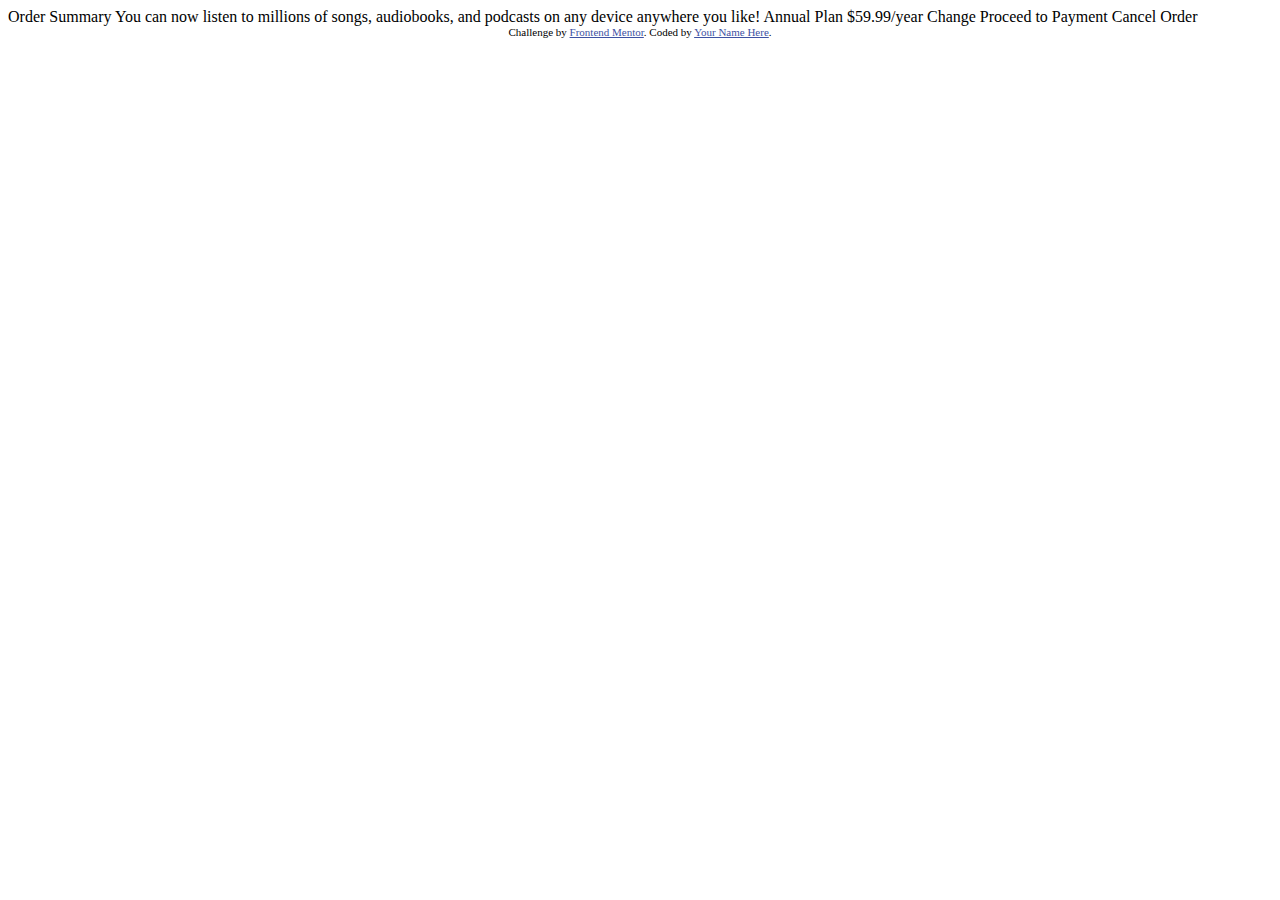
==== index.html @ ca19670c "Initial Commit" ====
<!DOCTYPE html>
<html lang="en">
<head>
  <meta charset="UTF-8">
  <meta name="viewport" content="width=device-width, initial-scale=1.0"> <!-- displays site properly based on user's device -->

  <link rel="icon" type="image/png" sizes="32x32" href="./images/favicon-32x32.png">
  
  <title>Frontend Mentor | Order summary card</title>

  <!-- Feel free to remove these styles or customise in your own stylesheet 👍 -->
  <style>
    .attribution { font-size: 11px; text-align: center; }
    .attribution a { color: hsl(228, 45%, 44%); }
  </style>
</head>
<body>

  Order Summary

  You can now listen to millions of songs, audiobooks, and podcasts on any 
  device anywhere you like!

  Annual Plan
  $59.99/year

  Change

  Proceed to Payment
  Cancel Order
  
  <div class="attribution">
    Challenge by <a href="https://www.frontendmentor.io?ref=challenge" target="_blank">Frontend Mentor</a>. 
    Coded by <a href="#">Your Name Here</a>.
  </div>
</body>
</html>
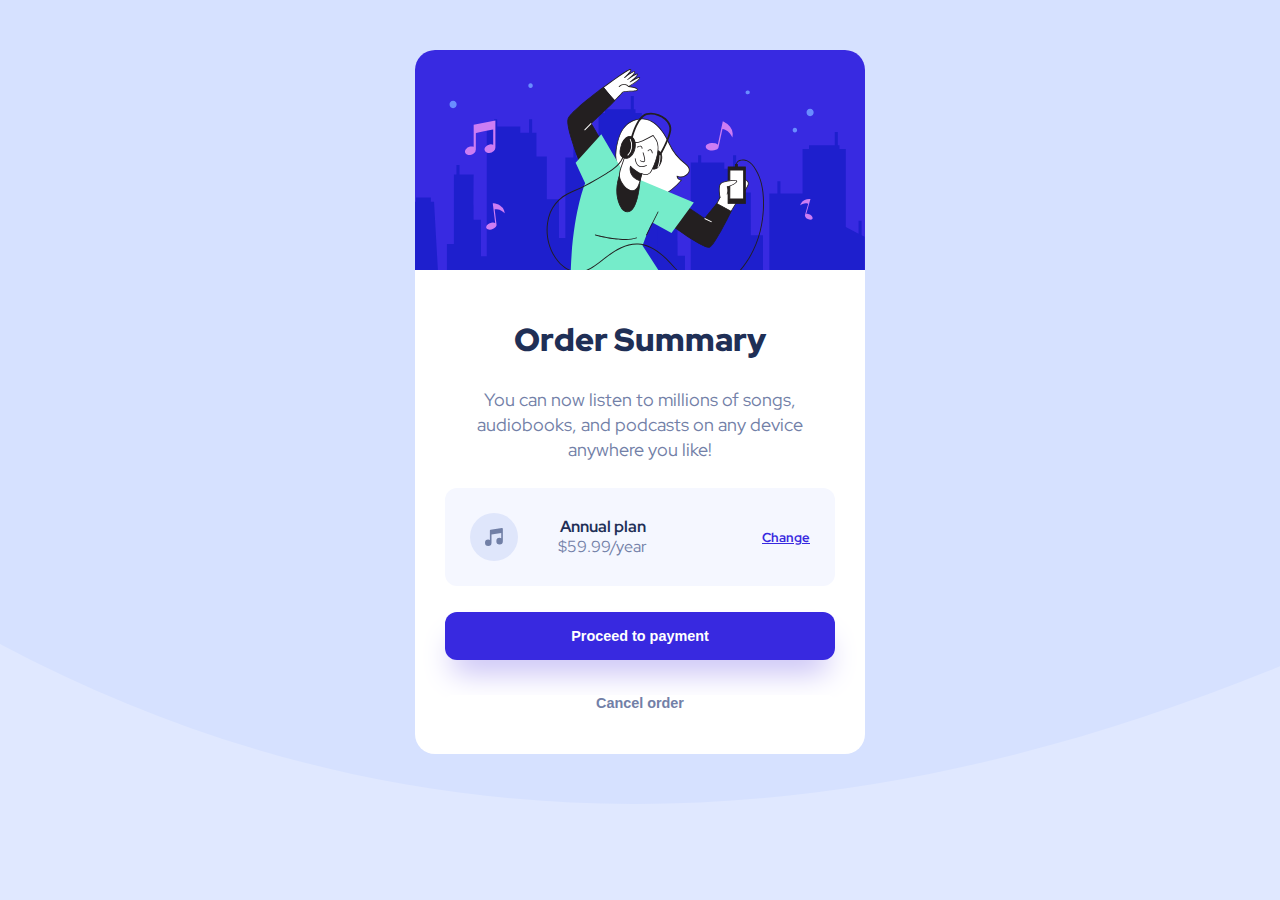
==== commit 9d155004: "Frontend Mentor Challenge ended" ====
--- a/index.html
+++ b/index.html
@@ -5,7 +5,7 @@
   <meta name="viewport" content="width=device-width, initial-scale=1.0"> <!-- displays site properly based on user's device -->
 
   <link rel="icon" type="image/png" sizes="32x32" href="./images/favicon-32x32.png">
-  
+
   <title>Frontend Mentor | Order summary card</title>
 
   <!-- Feel free to remove these styles or customise in your own stylesheet 👍 -->
@@ -13,25 +13,35 @@
     .attribution { font-size: 11px; text-align: center; }
     .attribution a { color: hsl(228, 45%, 44%); }
   </style>
+
+  <link rel="preconnect" href="https://fonts.googleapis.com">
+  <link rel="preconnect" href="https://fonts.gstatic.com" crossorigin>
+  <link href="https://fonts.googleapis.com/css2?family=Red+Hat+Display:wght@500;700;900&display=swap" rel="stylesheet">
+  <link rel="stylesheet" href="css/styles.css">
 </head>
 <body>
+  <div class="card">
+    <img class="hero-image" src="images/illustration-hero.svg" alt="Hero Image">
 
-  Order Summary
+    <div class="container">
+      <h2 class="title">Order Summary</h2>
+      <p class="order-description">
+        You can now listen to millions of songs, audiobooks, and podcasts on any
+        device anywhere you like!
+      </p>
 
-  You can now listen to millions of songs, audiobooks, and podcasts on any 
-  device anywhere you like!
+      <div class="plan-container">
+        <img src="images/icon-music.svg" alt="Icon Music">
+        <div class="plan-description">
+          <strong>Annual plan</strong>
+          <p>$59.99/year</p>
+        </div>
+        <a href="#">Change</a>
+      </div>
 
-  Annual Plan
-  $59.99/year
-
-  Change
-
-  Proceed to Payment
-  Cancel Order
-  
-  <div class="attribution">
-    Challenge by <a href="https://www.frontendmentor.io?ref=challenge" target="_blank">Frontend Mentor</a>. 
-    Coded by <a href="#">Your Name Here</a>.
+      <button class="proceed-button">Proceed to payment</button>
+      <button class="cancel-button">Cancel order</button>
+    </div>
   </div>
 </body>
-</html>+</html>
--- a/css/styles.css
+++ b/css/styles.css
@@ -0,0 +1,124 @@
+:root {
+    --pale-blue: hsl(225, 100%, 94%);
+    --bright-blue: hsl(245, 75%, 52%);
+    --very-pale-blue: hsl(225, 100%, 98%);
+    --desaturated-blue: hsl(224, 23%, 55%);
+    --dark-blue: hsl(223, 47%, 23%);
+}
+
+* {
+    margin: 0;
+    padding: 0;
+    box-sizing: border-box;
+}
+
+body {
+    background-color: var(--pale-blue);
+    background-image: url('../images/pattern-background-desktop.svg');
+    background-repeat: no-repeat;
+    background-size: cover;
+
+    font-size: 16px;
+    font-family: "Red Hat Display", sans-serif;
+}
+
+.card {
+    width: 450px;
+    background-color: white;
+    color: var(--desaturated-blue);
+    border-radius: 20px;
+    overflow: hidden;
+    margin: 50px auto;
+}
+
+.title {
+    color: var(--dark-blue);
+    font-weight: 900;
+    font-size: 32px;
+}
+
+.hero-image {
+    width: 100%;
+}
+
+.container {
+    padding: 30px;
+    display: flex;
+    flex-direction: column;
+    justify-content: center;
+    text-align: center;
+    font-size: 18px;
+}
+
+.container > * {
+    margin: 13px 0;
+}
+
+.order-description {
+    line-height: 25px;
+}
+
+button {
+    width: 100%;
+    border: none;
+
+    font-size: 0.9rem;
+    font-weight: 700;
+
+    border-radius: 12px;
+    cursor: pointer;
+}
+
+
+.proceed-button {
+    background-color: var(--bright-blue);
+    padding: 1rem 0;
+    color: white;
+    box-shadow: 0 20px 30px -8px rgb(197, 189, 245);
+}
+
+
+.proceed-button:hover {
+    opacity: 0.8;
+}
+
+.cancel-button {
+    background-color: white;
+    color: var(--desaturated-blue);
+    margin-top: 22px;
+}
+
+.cancel-button:hover {
+    color: black;
+}
+
+.plan-container {
+    font-size: 16px;
+    background-color: var(--very-pale-blue);
+    padding: 25px;
+    border-radius: 12px;
+    display: flex;
+    flex-direction: row;
+    justify-content: space-between;
+    align-items: center;
+}
+
+.plan-container a {
+    color: var(--bright-blue);
+    font-size: 13px;
+    font-weight: 700;
+}
+
+.plan-container a:hover {
+    opacity: 0.8;
+    text-decoration: none;
+}
+
+.plan-container strong {
+    color: var(--dark-blue);
+}
+
+.plan-description {
+    line-height: 20px;
+    margin-right: 75px;
+}
